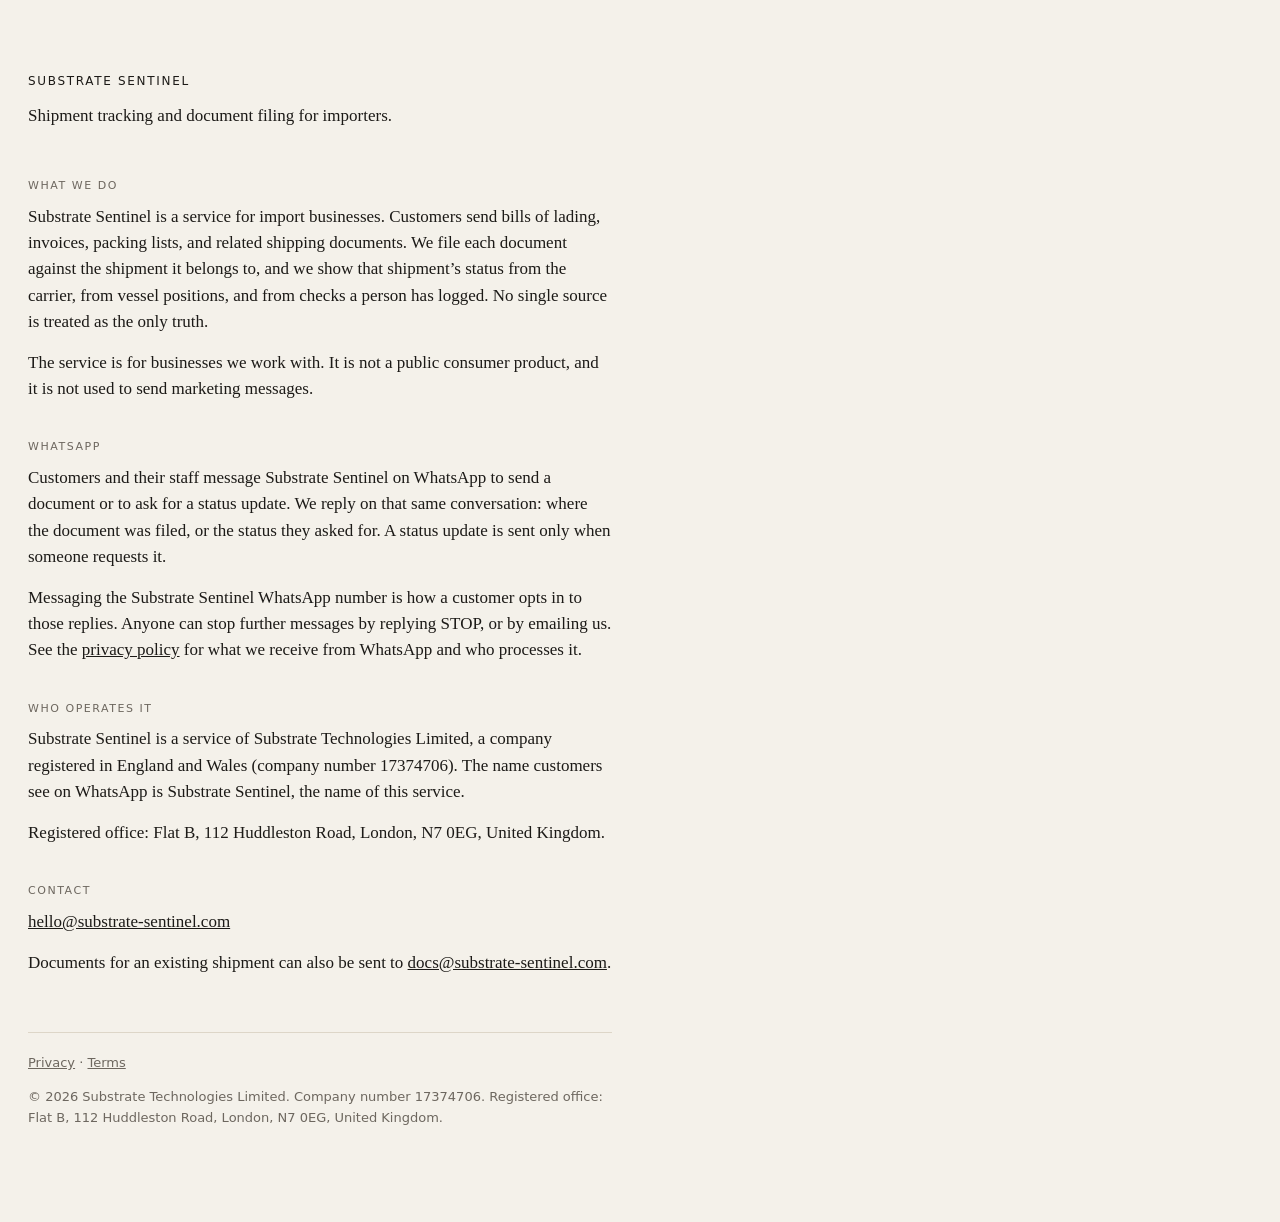
==== index.html @ 20393e0d "Publish the Substrate Sentinel public site. Meta needs a live page that ties the WhatsApp display na" ====
<!DOCTYPE html>
<html lang="en">
<head>
  <meta charset="utf-8">
  <meta name="viewport" content="width=device-width, initial-scale=1">
  <title>Substrate Sentinel</title>
  <meta name="description" content="Substrate Sentinel files shipping documents and tracks shipments for importers. A service of Substrate Technologies Limited.">
  <link rel="stylesheet" href="styles.css">
</head>
<body>
  <main class="wrap">
    <p class="brand">Substrate Sentinel</p>
    <p class="lede">Shipment tracking and document filing for importers.</p>

    <section>
      <p class="label">What we do</p>
      <p>Substrate Sentinel is a service for import businesses. Customers send bills of lading, invoices, packing lists, and related shipping documents. We file each document against the shipment it belongs to, and we show that shipment’s status from the carrier, from vessel positions, and from checks a person has logged. No single source is treated as the only truth.</p>
      <p>The service is for businesses we work with. It is not a public consumer product, and it is not used to send marketing messages.</p>
    </section>

    <section>
      <p class="label">WhatsApp</p>
      <p>Customers and their staff message Substrate Sentinel on WhatsApp to send a document or to ask for a status update. We reply on that same conversation: where the document was filed, or the status they asked for. A status update is sent only when someone requests it.</p>
      <p>Messaging the Substrate Sentinel WhatsApp number is how a customer opts in to those replies. Anyone can stop further messages by replying STOP, or by emailing us. See the <a href="privacy.html">privacy policy</a> for what we receive from WhatsApp and who processes it.</p>
    </section>

    <section>
      <p class="label">Who operates it</p>
      <p>Substrate Sentinel is a service of Substrate Technologies Limited, a company registered in England and Wales (company number 17374706). The name customers see on WhatsApp is Substrate Sentinel, the name of this service.</p>
      <p>Registered office: Flat B, 112 Huddleston Road, London, N7 0EG, United Kingdom.</p>
    </section>

    <section>
      <p class="label">Contact</p>
      <p><a href="mailto:hello@substrate-sentinel.com">hello@substrate-sentinel.com</a></p>
      <p>Documents for an existing shipment can also be sent to <a href="mailto:docs@substrate-sentinel.com">docs@substrate-sentinel.com</a>.</p>
    </section>

    <footer>
      <p><a href="privacy.html">Privacy</a> · <a href="terms.html">Terms</a></p>
      <p>© <span id="year"></span> Substrate Technologies Limited. Company number 17374706. Registered office: Flat B, 112 Huddleston Road, London, N7 0EG, United Kingdom.</p>
    </footer>
  </main>
  <script>document.getElementById("year").textContent = new Date().getFullYear();</script>
</body>
</html>
---- styles.css ----
:root {
  color-scheme: light;
  --bg: #f4f1ea;
  --ink: #1c1a17;
  --muted: #6d675f;
  --line: #ddd6c8;
}

* { box-sizing: border-box; }

html { background: var(--bg); }

body {
  margin: 0;
  background: var(--bg);
  color: var(--ink);
  font-family: "Iowan Old Style", Palatino, "Palatino Linotype", Georgia, serif;
  font-size: 17px;
  line-height: 1.55;
}

.wrap {
  max-width: 40rem;
  margin: 0;
  padding: 4.5rem 1.75rem 5rem;
}

.brand {
  margin: 0 0 0.75rem;
  font-family: ui-sans-serif, system-ui, sans-serif;
  font-size: 12px;
  font-weight: 500;
  letter-spacing: 0.14em;
  text-transform: uppercase;
}

.brand a { color: inherit; text-decoration: none; }

.lede {
  margin: 0 0 3rem;
  max-width: 28rem;
}

.label {
  margin: 2.25rem 0 0.6rem;
  font-family: ui-sans-serif, system-ui, sans-serif;
  font-size: 11px;
  font-weight: 500;
  letter-spacing: 0.14em;
  text-transform: uppercase;
  color: var(--muted);
}

p { margin: 0 0 0.9rem; }

a { color: inherit; }

h1 {
  margin: 0 0 0.35rem;
  font-size: 1.65rem;
  font-weight: 500;
  letter-spacing: -0.02em;
}

h2 {
  margin: 2rem 0 0.5rem;
  font-size: 1.05rem;
  font-weight: 500;
}

.meta {
  margin: 0 0 1.75rem;
  color: var(--muted);
  font-family: ui-sans-serif, system-ui, sans-serif;
  font-size: 13px;
}

ul {
  margin: 0 0 0.9rem;
  padding-left: 1.15rem;
}

li { margin: 0 0 0.4rem; }

footer {
  margin-top: 3.5rem;
  padding-top: 1.25rem;
  border-top: 1px solid var(--line);
  color: var(--muted);
  font-family: ui-sans-serif, system-ui, sans-serif;
  font-size: 13px;
}

.fine { font-size: 12px; }
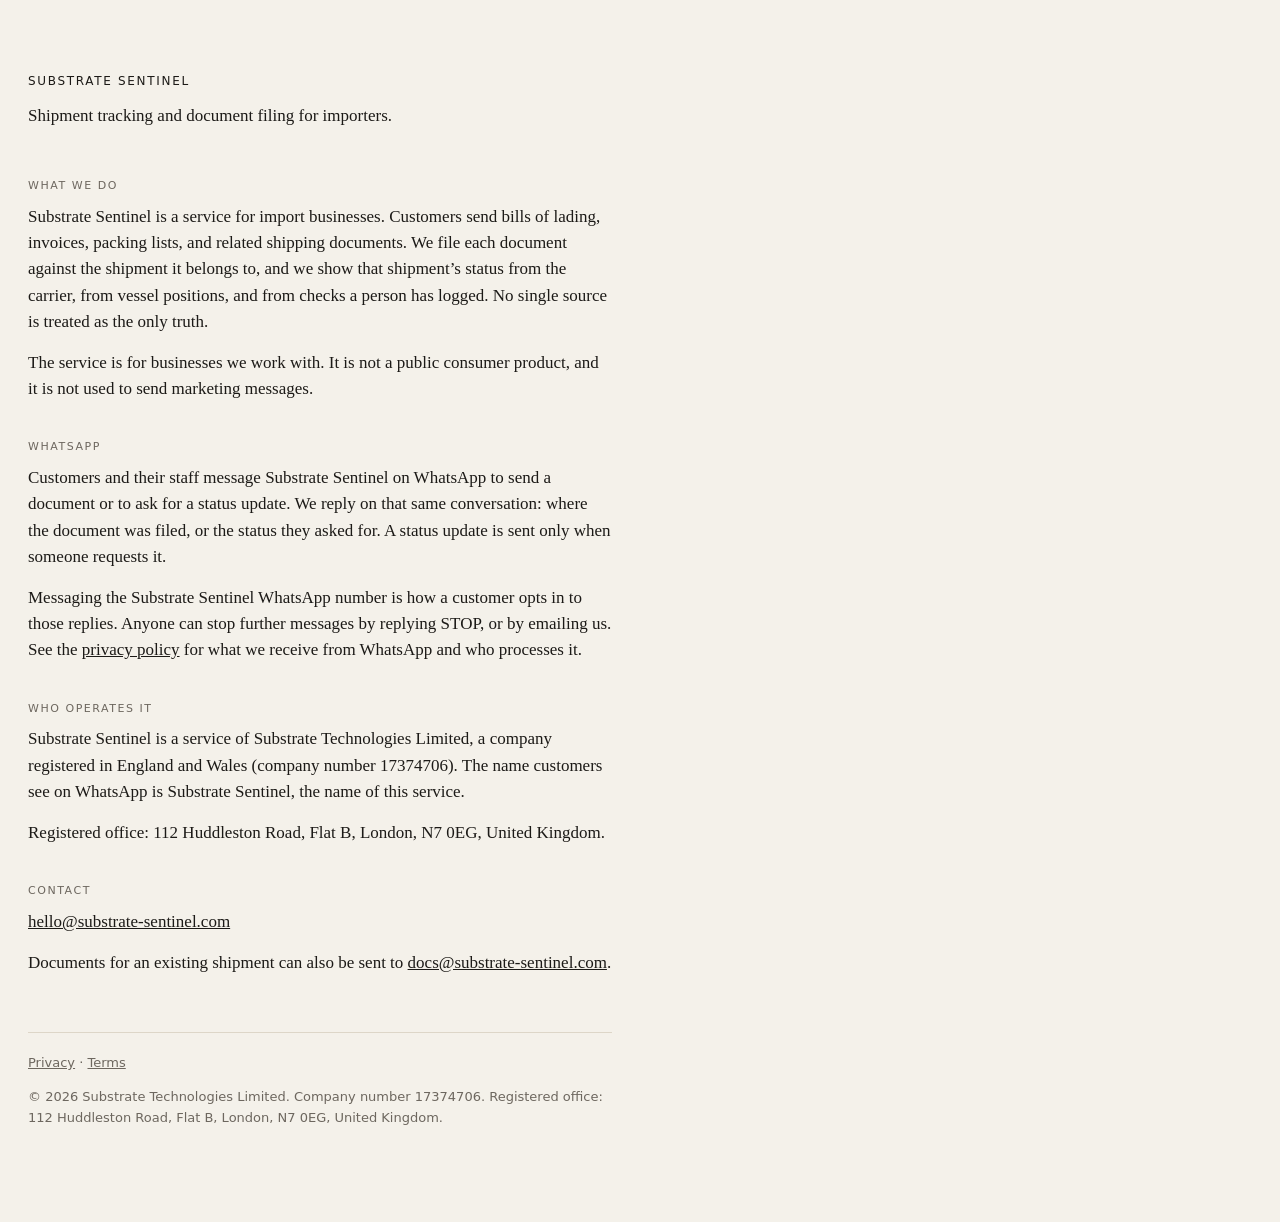
==== commit 7a1ba2c6: "Show the registered office as 112 Huddleston Road, Flat B. The street number is 112. Flat B is the u" ====
--- a/index.html
+++ b/index.html
@@ -27,7 +27,7 @@
     <section>
       <p class="label">Who operates it</p>
       <p>Substrate Sentinel is a service of Substrate Technologies Limited, a company registered in England and Wales (company number 17374706). The name customers see on WhatsApp is Substrate Sentinel, the name of this service.</p>
-      <p>Registered office: Flat B, 112 Huddleston Road, London, N7 0EG, United Kingdom.</p>
+      <p>Registered office: 112 Huddleston Road, Flat B, London, N7 0EG, United Kingdom.</p>
     </section>
 
     <section>
@@ -38,7 +38,7 @@
 
     <footer>
       <p><a href="privacy.html">Privacy</a> · <a href="terms.html">Terms</a></p>
-      <p>© <span id="year"></span> Substrate Technologies Limited. Company number 17374706. Registered office: Flat B, 112 Huddleston Road, London, N7 0EG, United Kingdom.</p>
+      <p>© <span id="year"></span> Substrate Technologies Limited. Company number 17374706. Registered office: 112 Huddleston Road, Flat B, London, N7 0EG, United Kingdom.</p>
     </footer>
   </main>
   <script>document.getElementById("year").textContent = new Date().getFullYear();</script>
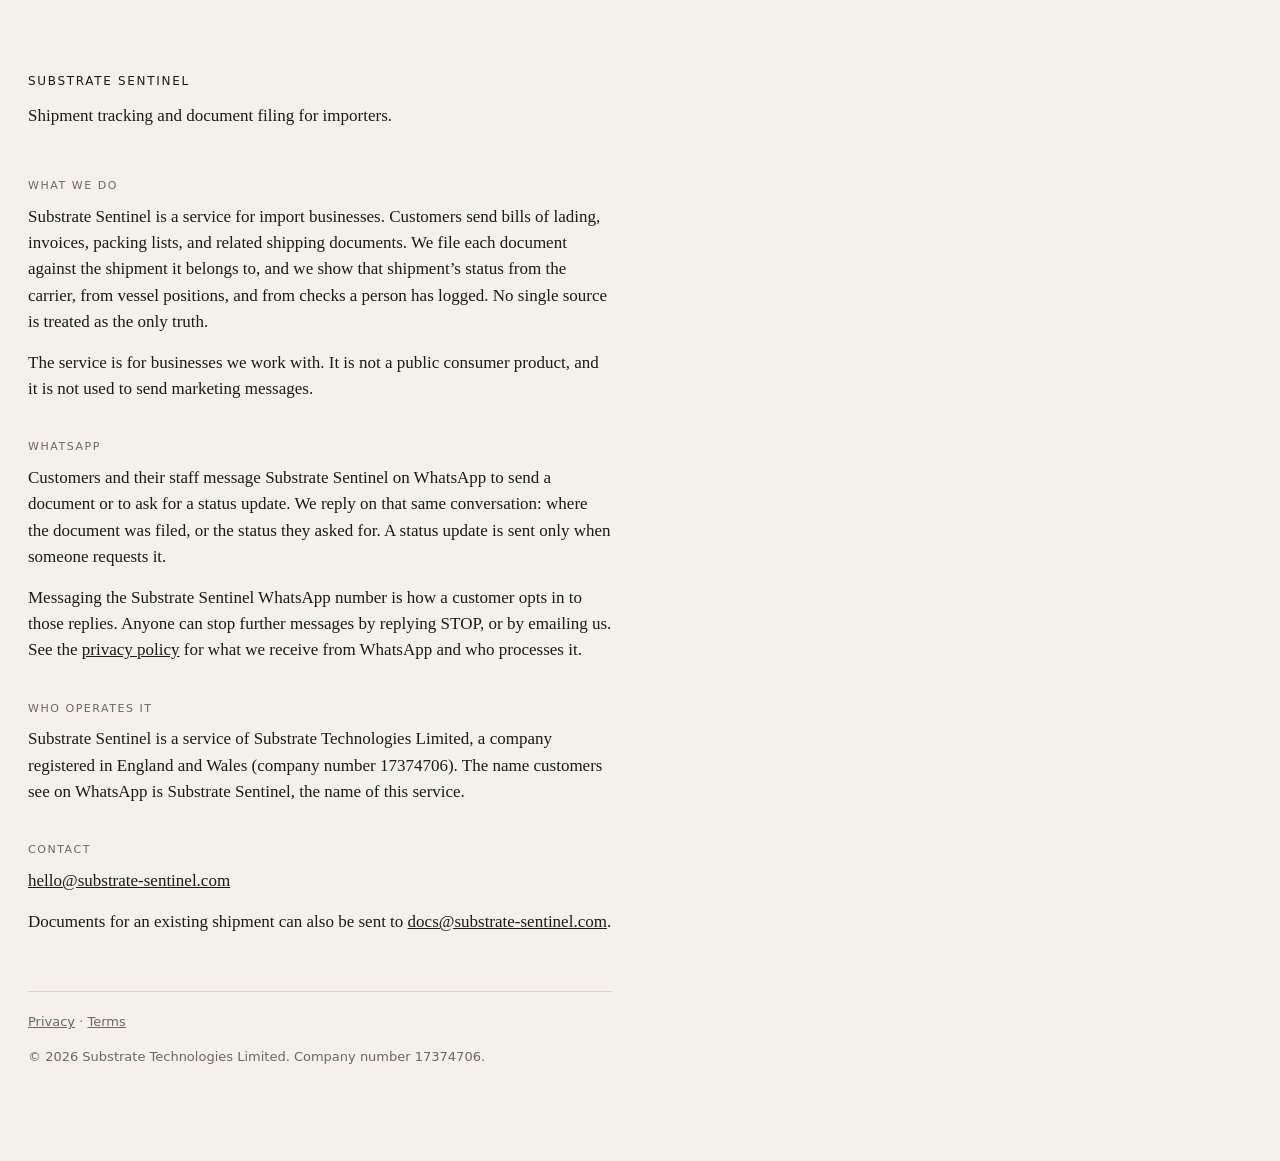
==== commit 5d360be2: "Drop the registered office from the public site. Company name and number are enough for the Meta rev" ====
--- a/index.html
+++ b/index.html
@@ -27,7 +27,6 @@
     <section>
       <p class="label">Who operates it</p>
       <p>Substrate Sentinel is a service of Substrate Technologies Limited, a company registered in England and Wales (company number 17374706). The name customers see on WhatsApp is Substrate Sentinel, the name of this service.</p>
-      <p>Registered office: 112 Huddleston Road, Flat B, London, N7 0EG, United Kingdom.</p>
     </section>
 
     <section>
@@ -38,7 +37,7 @@
 
     <footer>
       <p><a href="privacy.html">Privacy</a> · <a href="terms.html">Terms</a></p>
-      <p>© <span id="year"></span> Substrate Technologies Limited. Company number 17374706. Registered office: 112 Huddleston Road, Flat B, London, N7 0EG, United Kingdom.</p>
+      <p>© <span id="year"></span> Substrate Technologies Limited. Company number 17374706.</p>
     </footer>
   </main>
   <script>document.getElementById("year").textContent = new Date().getFullYear();</script>
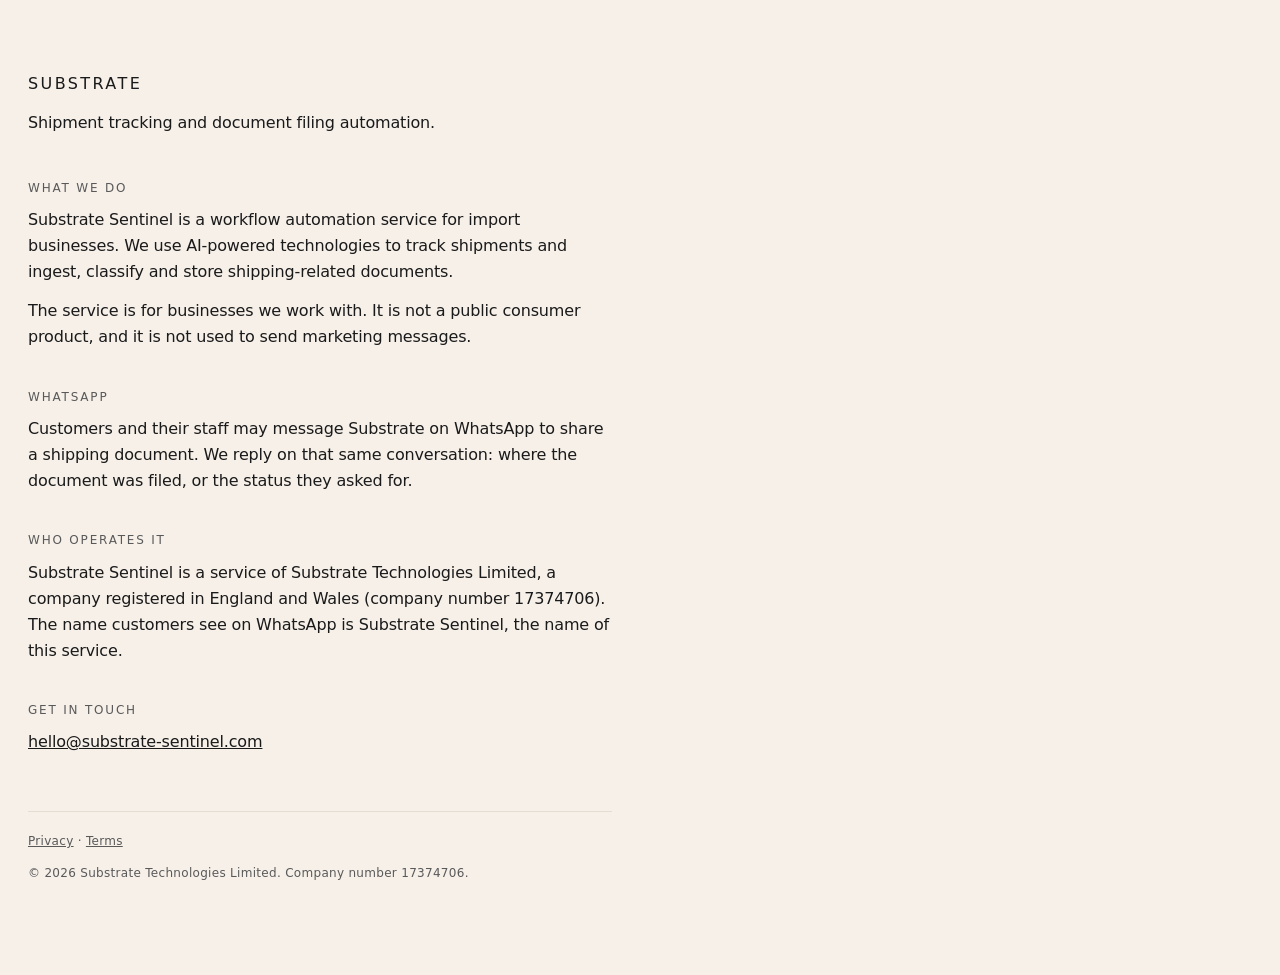
==== commit 866bc2d3: "Rewrite the homepage in the shorter Substrate voice. The public page now matches the copy for the Wh" ====
--- a/index.html
+++ b/index.html
@@ -3,25 +3,24 @@
 <head>
   <meta charset="utf-8">
   <meta name="viewport" content="width=device-width, initial-scale=1">
-  <title>Substrate Sentinel</title>
-  <meta name="description" content="Substrate Sentinel files shipping documents and tracks shipments for importers. A service of Substrate Technologies Limited.">
+  <title>Substrate</title>
+  <meta name="description" content="Shipment tracking and document filing automation. A service of Substrate Technologies Limited.">
   <link rel="stylesheet" href="styles.css">
 </head>
 <body>
   <main class="wrap">
-    <p class="brand">Substrate Sentinel</p>
-    <p class="lede">Shipment tracking and document filing for importers.</p>
+    <p class="brand">Substrate</p>
+    <p class="lede">Shipment tracking and document filing automation.</p>
 
     <section>
       <p class="label">What we do</p>
-      <p>Substrate Sentinel is a service for import businesses. Customers send bills of lading, invoices, packing lists, and related shipping documents. We file each document against the shipment it belongs to, and we show that shipment’s status from the carrier, from vessel positions, and from checks a person has logged. No single source is treated as the only truth.</p>
+      <p>Substrate Sentinel is a workflow automation service for import businesses. We use AI-powered technologies to track shipments and ingest, classify and store shipping-related documents.</p>
       <p>The service is for businesses we work with. It is not a public consumer product, and it is not used to send marketing messages.</p>
     </section>
 
     <section>
       <p class="label">WhatsApp</p>
-      <p>Customers and their staff message Substrate Sentinel on WhatsApp to send a document or to ask for a status update. We reply on that same conversation: where the document was filed, or the status they asked for. A status update is sent only when someone requests it.</p>
-      <p>Messaging the Substrate Sentinel WhatsApp number is how a customer opts in to those replies. Anyone can stop further messages by replying STOP, or by emailing us. See the <a href="privacy.html">privacy policy</a> for what we receive from WhatsApp and who processes it.</p>
+      <p>Customers and their staff may message Substrate on WhatsApp to share a shipping document. We reply on that same conversation: where the document was filed, or the status they asked for.</p>
     </section>
 
     <section>
@@ -30,9 +29,8 @@
     </section>
 
     <section>
-      <p class="label">Contact</p>
+      <p class="label">Get in touch</p>
       <p><a href="mailto:hello@substrate-sentinel.com">hello@substrate-sentinel.com</a></p>
-      <p>Documents for an existing shipment can also be sent to <a href="mailto:docs@substrate-sentinel.com">docs@substrate-sentinel.com</a>.</p>
     </section>
 
     <footer>
--- a/styles.css
+++ b/styles.css
@@ -1,9 +1,9 @@
 :root {
   color-scheme: light;
-  --bg: #f4f1ea;
-  --ink: #1c1a17;
-  --muted: #6d675f;
-  --line: #ddd6c8;
+  --bg: #f6f0e9;
+  --ink: #1a1a1a;
+  --muted: #595959;
+  --line: #e4ddd4;
 }
 
 * { box-sizing: border-box; }
@@ -14,9 +14,12 @@
   margin: 0;
   background: var(--bg);
   color: var(--ink);
-  font-family: "Iowan Old Style", Palatino, "Palatino Linotype", Georgia, serif;
-  font-size: 17px;
-  line-height: 1.55;
+  font-family: system-ui, -apple-system, sans-serif;
+  font-size: 16px;
+  font-weight: 300;
+  line-height: 26px;
+  letter-spacing: -0.01em;
+  -webkit-font-smoothing: antialiased;
 }
 
 .wrap {
@@ -26,69 +29,78 @@
 }
 
 .brand {
-  margin: 0 0 0.75rem;
-  font-family: ui-sans-serif, system-ui, sans-serif;
-  font-size: 12px;
+  margin: 0 0 0.85rem;
+  font-size: 16px;
   font-weight: 500;
-  letter-spacing: 0.14em;
+  letter-spacing: 0.15em;
+  line-height: 24px;
   text-transform: uppercase;
 }
 
 .brand a { color: inherit; text-decoration: none; }
 
 .lede {
-  margin: 0 0 3rem;
-  max-width: 28rem;
+  margin: 0 0 2.75rem;
+  max-width: 36rem;
+  font-weight: 300;
 }
 
 .label {
-  margin: 2.25rem 0 0.6rem;
-  font-family: ui-sans-serif, system-ui, sans-serif;
-  font-size: 11px;
-  font-weight: 500;
-  letter-spacing: 0.14em;
+  margin: 2.4rem 0 0.7rem;
+  font-size: 12px;
+  font-weight: 200;
+  letter-spacing: 0.15em;
+  line-height: 16px;
   text-transform: uppercase;
   color: var(--muted);
 }
 
-p { margin: 0 0 0.9rem; }
+p { margin: 0 0 0.85rem; }
 
 a { color: inherit; }
 
 h1 {
-  margin: 0 0 0.35rem;
-  font-size: 1.65rem;
+  margin: 0 0 0.4rem;
+  font-size: 16px;
   font-weight: 500;
-  letter-spacing: -0.02em;
+  letter-spacing: 0.15em;
+  line-height: 24px;
+  text-transform: uppercase;
 }
 
 h2 {
-  margin: 2rem 0 0.5rem;
-  font-size: 1.05rem;
-  font-weight: 500;
+  margin: 2.2rem 0 0.45rem;
+  font-size: 14px;
+  font-weight: 200;
+  letter-spacing: 0.025em;
+  line-height: 20px;
 }
 
 .meta {
   margin: 0 0 1.75rem;
   color: var(--muted);
-  font-family: ui-sans-serif, system-ui, sans-serif;
-  font-size: 13px;
+  font-size: 12px;
+  font-weight: 200;
+  letter-spacing: 0.02em;
 }
 
 ul {
-  margin: 0 0 0.9rem;
+  margin: 0 0 0.85rem;
   padding-left: 1.15rem;
+  font-weight: 300;
 }
 
-li { margin: 0 0 0.4rem; }
+li { margin: 0 0 0.35rem; }
 
 footer {
   margin-top: 3.5rem;
   padding-top: 1.25rem;
   border-top: 1px solid var(--line);
   color: var(--muted);
-  font-family: ui-sans-serif, system-ui, sans-serif;
-  font-size: 13px;
+  font-size: 12px;
+  font-weight: 200;
+  letter-spacing: 0.025em;
+  line-height: 18px;
 }
 
-.fine { font-size: 12px; }
+strong { font-weight: 500; }
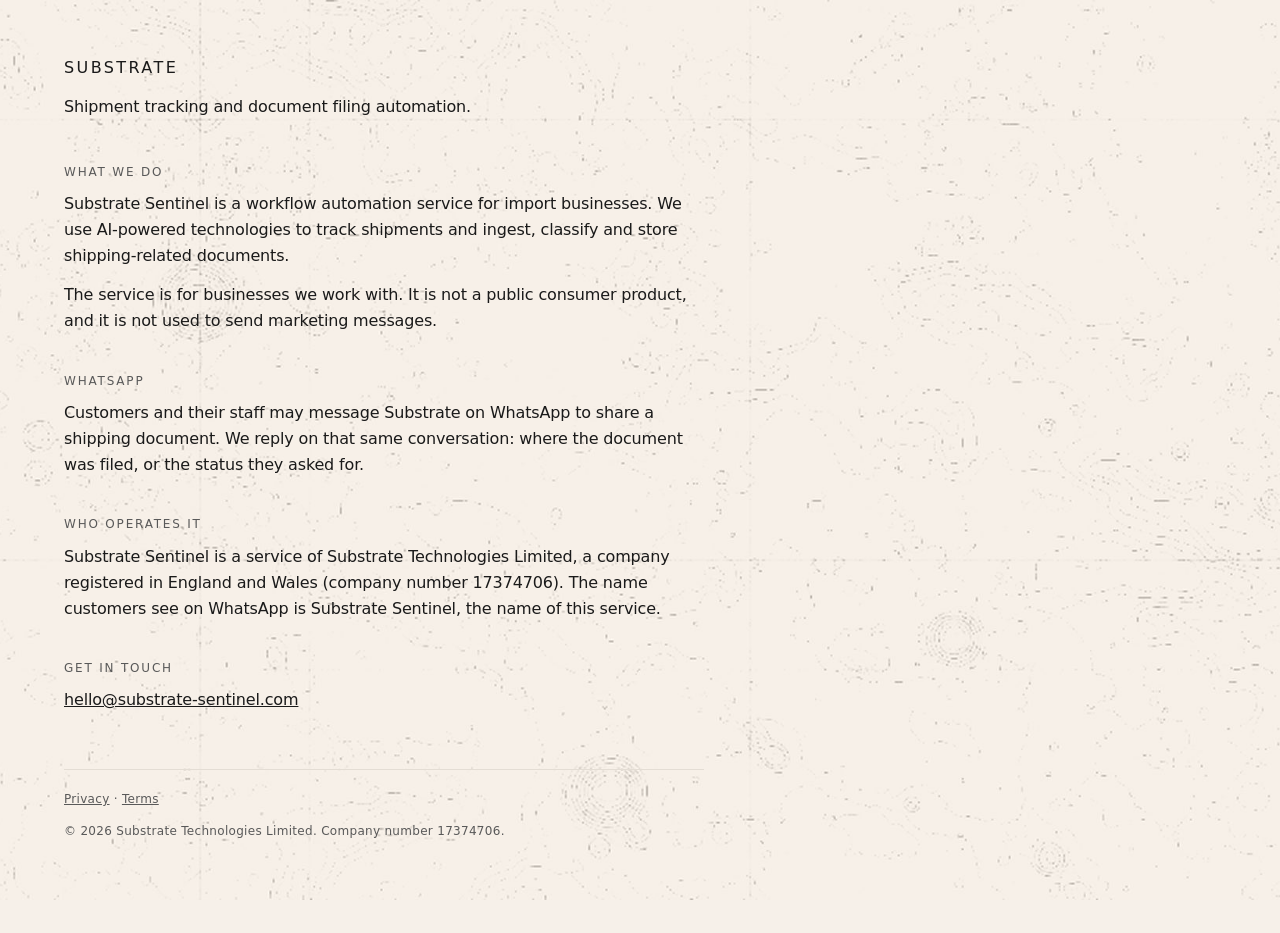
==== commit ff11fbb2: "Cache-bust the stylesheet so the chart and inset show up. The previous CSS was still being served fr" ====
--- a/index.html
+++ b/index.html
@@ -5,7 +5,7 @@
   <meta name="viewport" content="width=device-width, initial-scale=1">
   <title>Substrate</title>
   <meta name="description" content="Shipment tracking and document filing automation. A service of Substrate Technologies Limited.">
-  <link rel="stylesheet" href="styles.css">
+  <link rel="stylesheet" href="styles.css?v=4">
 </head>
 <body>
   <main class="wrap">
--- a/styles.css
+++ b/styles.css
@@ -12,7 +12,12 @@
 
 body {
   margin: 0;
-  background: var(--bg);
+  background-color: var(--bg);
+  background-image: url("map.jpg");
+  background-repeat: no-repeat;
+  background-position: center;
+  background-size: cover;
+  background-attachment: fixed;
   color: var(--ink);
   font-family: system-ui, -apple-system, sans-serif;
   font-size: 16px;
@@ -23,9 +28,17 @@
 }
 
 .wrap {
-  max-width: 40rem;
+  max-width: 48rem;
   margin: 0;
-  padding: 4.5rem 1.75rem 5rem;
+  padding: 3.5rem 4rem 5rem;
+}
+
+@media (max-width: 1023px) {
+  .wrap { padding-left: 3rem; padding-right: 3rem; }
+}
+
+@media (max-width: 767px) {
+  .wrap { padding: 2.5rem 1.5rem 4rem; }
 }
 
 .brand {
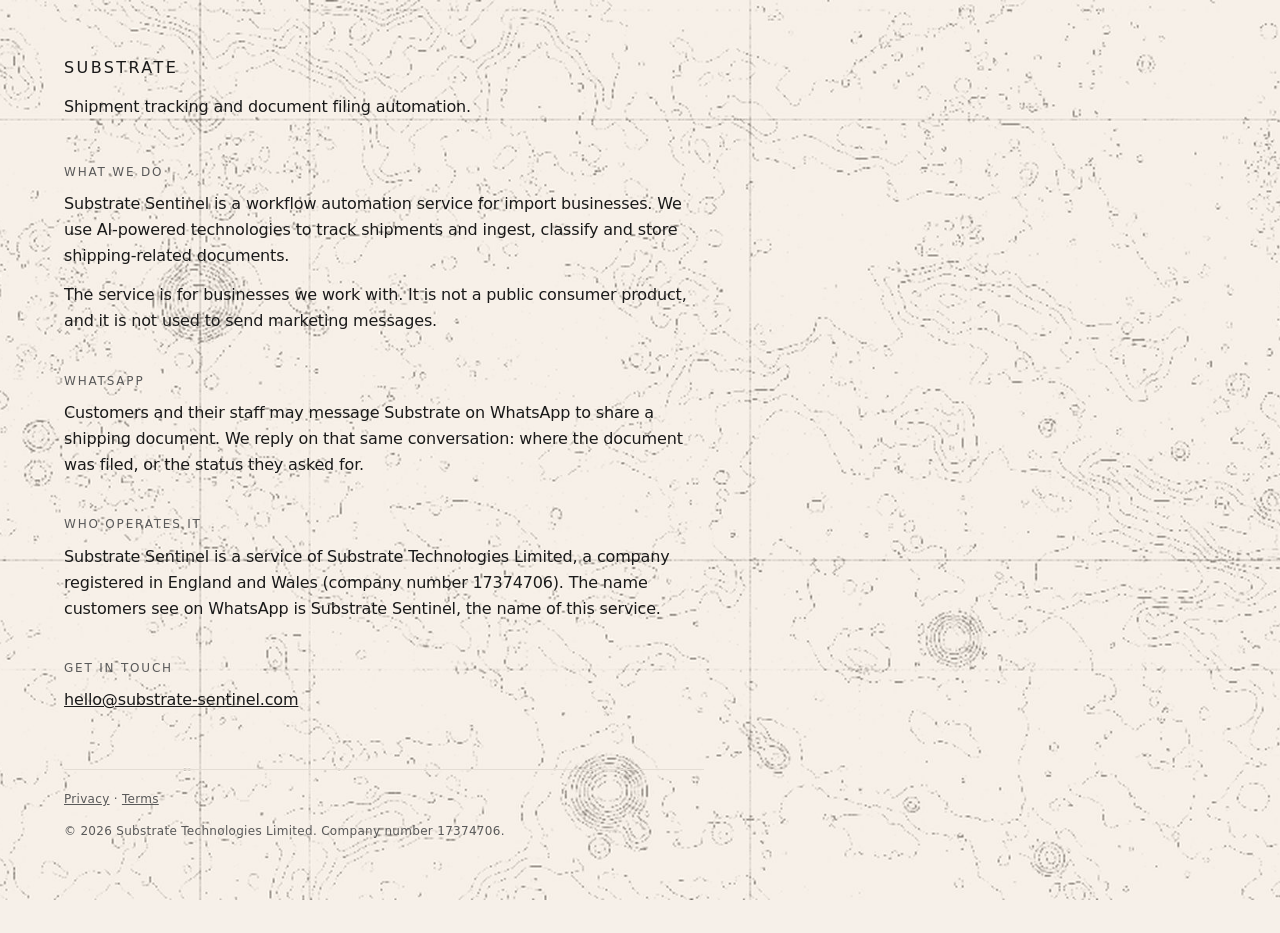
==== commit 6e1dff67: "Make the chart readable without leaving the paper color. The first pass was so light it vanished beh" ====
--- a/index.html
+++ b/index.html
@@ -5,7 +5,7 @@
   <meta name="viewport" content="width=device-width, initial-scale=1">
   <title>Substrate</title>
   <meta name="description" content="Shipment tracking and document filing automation. A service of Substrate Technologies Limited.">
-  <link rel="stylesheet" href="styles.css?v=4">
+  <link rel="stylesheet" href="styles.css?v=5">
 </head>
 <body>
   <main class="wrap">
--- a/styles.css
+++ b/styles.css
@@ -13,7 +13,7 @@
 body {
   margin: 0;
   background-color: var(--bg);
-  background-image: url("map.jpg");
+  background-image: url("map.jpg?v=2");
   background-repeat: no-repeat;
   background-position: center;
   background-size: cover;
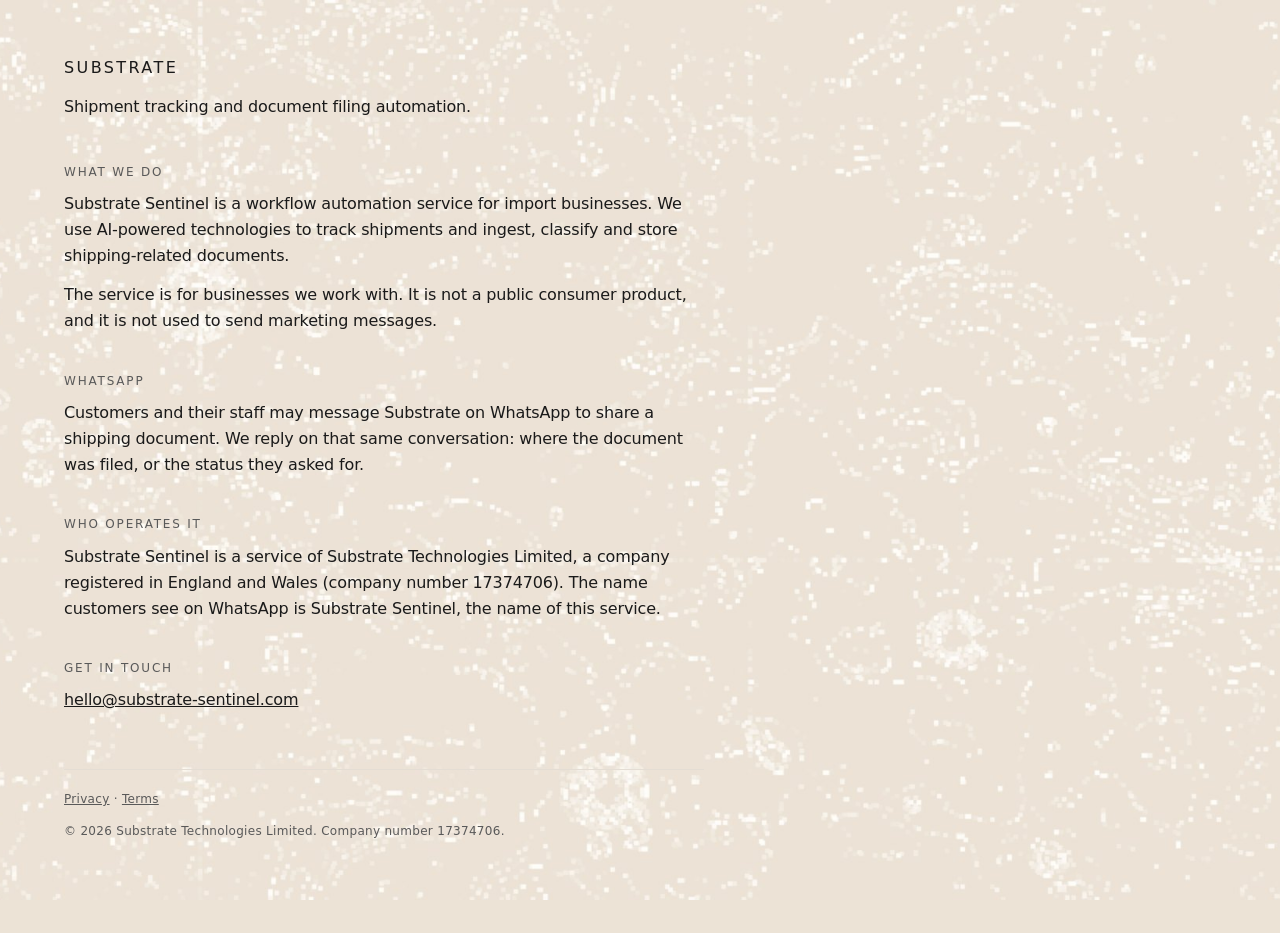
==== commit bdc9b2e3: "Draw the chart as white highlights instead of dark strokes. The dark marks read as smudges, so the s" ====
--- a/index.html
+++ b/index.html
@@ -5,7 +5,7 @@
   <meta name="viewport" content="width=device-width, initial-scale=1">
   <title>Substrate</title>
   <meta name="description" content="Shipment tracking and document filing automation. A service of Substrate Technologies Limited.">
-  <link rel="stylesheet" href="styles.css?v=5">
+  <link rel="stylesheet" href="styles.css?v=6">
 </head>
 <body>
   <main class="wrap">
--- a/styles.css
+++ b/styles.css
@@ -1,6 +1,6 @@
 :root {
   color-scheme: light;
-  --bg: #f6f0e9;
+  --bg: #ece3d6;
   --ink: #1a1a1a;
   --muted: #595959;
   --line: #e4ddd4;
@@ -13,7 +13,7 @@
 body {
   margin: 0;
   background-color: var(--bg);
-  background-image: url("map.jpg?v=2");
+  background-image: url("map.jpg?v=3");
   background-repeat: no-repeat;
   background-position: center;
   background-size: cover;
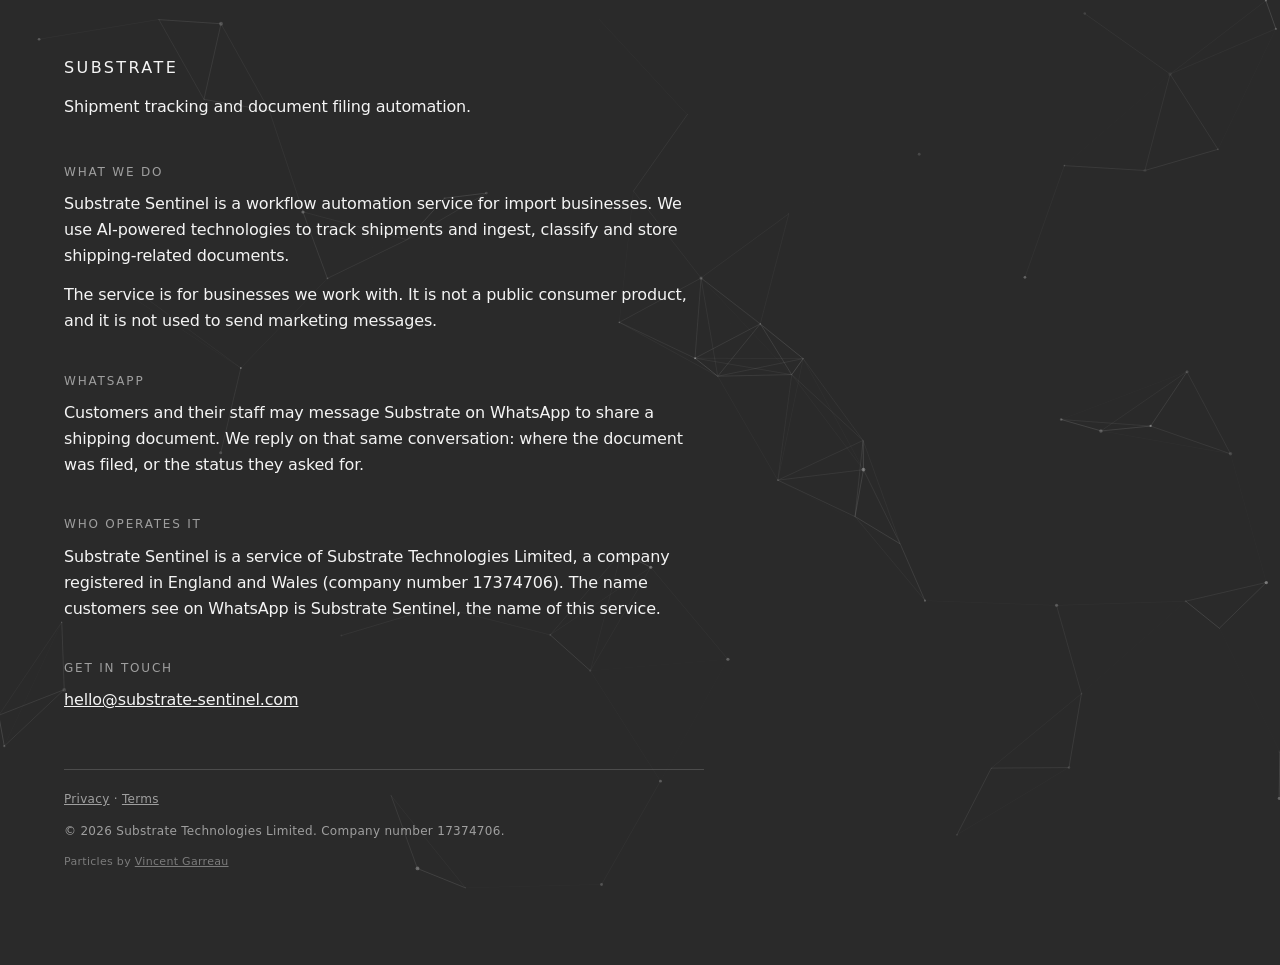
==== commit 5ddbea6e: "Replace the chart with a charcoal particle field. particles.js is MIT, so the copyright notice ships" ====
--- a/index.html
+++ b/index.html
@@ -5,9 +5,10 @@
   <meta name="viewport" content="width=device-width, initial-scale=1">
   <title>Substrate</title>
   <meta name="description" content="Shipment tracking and document filing automation. A service of Substrate Technologies Limited.">
-  <link rel="stylesheet" href="styles.css?v=6">
+  <link rel="stylesheet" href="styles.css?v=7">
 </head>
 <body>
+  <div id="particles-js"></div>
   <main class="wrap">
     <p class="brand">Substrate</p>
     <p class="lede">Shipment tracking and document filing automation.</p>
@@ -36,8 +37,11 @@
     <footer>
       <p><a href="privacy.html">Privacy</a> · <a href="terms.html">Terms</a></p>
       <p>© <span id="year"></span> Substrate Technologies Limited. Company number 17374706.</p>
+      <p class="credit">Particles by <a href="https://github.com/VincentGarreau/particles.js">Vincent Garreau</a></p>
     </footer>
   </main>
+  <script src="particles.min.js"></script>
+  <script src="particles-config.js"></script>
   <script>document.getElementById("year").textContent = new Date().getFullYear();</script>
 </body>
 </html>
--- a/styles.css
+++ b/styles.css
@@ -1,9 +1,9 @@
 :root {
-  color-scheme: light;
-  --bg: #ece3d6;
-  --ink: #1a1a1a;
-  --muted: #595959;
-  --line: #e4ddd4;
+  color-scheme: dark;
+  --bg: #2a2a2a;
+  --ink: #f4f4f4;
+  --muted: rgba(255, 255, 255, 0.55);
+  --line: rgba(255, 255, 255, 0.16);
 }
 
 * { box-sizing: border-box; }
@@ -12,12 +12,7 @@
 
 body {
   margin: 0;
-  background-color: var(--bg);
-  background-image: url("map.jpg?v=3");
-  background-repeat: no-repeat;
-  background-position: center;
-  background-size: cover;
-  background-attachment: fixed;
+  background: var(--bg);
   color: var(--ink);
   font-family: system-ui, -apple-system, sans-serif;
   font-size: 16px;
@@ -27,7 +22,15 @@
   -webkit-font-smoothing: antialiased;
 }
 
+#particles-js {
+  position: fixed;
+  inset: 0;
+  z-index: 0;
+}
+
 .wrap {
+  position: relative;
+  z-index: 1;
   max-width: 48rem;
   margin: 0;
   padding: 3.5rem 4rem 5rem;
@@ -116,4 +119,10 @@
   line-height: 18px;
 }
 
+.credit {
+  margin-top: 0.8rem;
+  font-size: 11px;
+  opacity: 0.7;
+}
+
 strong { font-weight: 500; }
